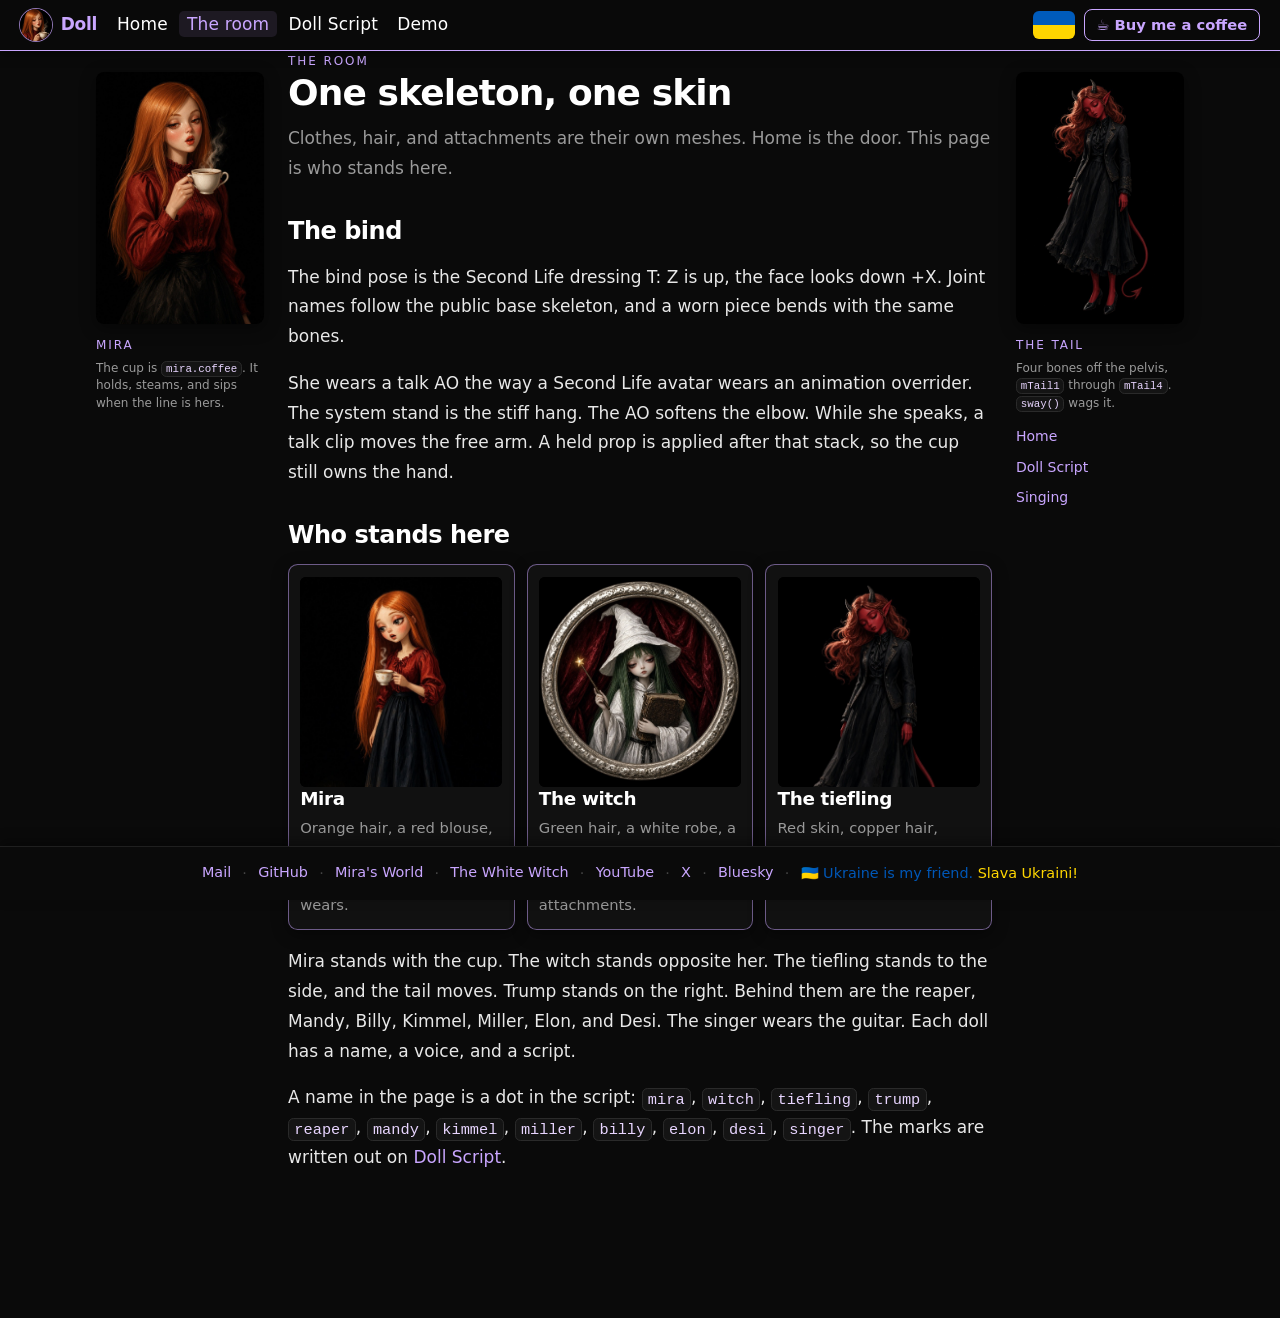
==== room/index.html @ 1613a2e2 "Split home from the room and update Doll Script. Home and The room were the same URL. The room now h" ====
<!DOCTYPE html>
<html lang="en">
<head>
  <meta charset="utf-8">
  <meta name="viewport" content="width=device-width, initial-scale=1">
  <meta name="theme-color" content="#0a0a0a">
  <meta name="color-scheme" content="dark">
  <meta name="description" content="The room is one skeleton and one skin. Mira, the witch, the tiefling, and the company stand here.">
  <meta name="author" content="Mira">
  <link rel="canonical" href="https://doll.sociallydead.me/room/">
  <link rel="icon" href="/assets/icons/icon.svg" type="image/svg+xml">
  <link rel="icon" type="image/png" sizes="32x32" href="/assets/icons/favicon-32.png">
  <link rel="apple-touch-icon" href="/assets/icons/apple-touch-icon.png">
  <link rel="manifest" href="/manifest.webmanifest">
  <meta property="og:type" content="article">
  <meta property="og:site_name" content="Doll">
  <meta property="og:title" content="The room">
  <meta property="og:description" content="One skeleton, one skin. Mira, the witch, the tiefling, and the company.">
  <meta property="og:url" content="https://doll.sociallydead.me/room/">
  <meta property="og:image" content="https://doll.sociallydead.me/assets/images/og.jpg">
  <meta name="twitter:card" content="summary_large_image">
  <meta name="twitter:title" content="The room">
  <meta name="twitter:description" content="One skeleton, one skin. Mira, the witch, the tiefling, and the company.">
  <meta name="twitter:image" content="https://doll.sociallydead.me/assets/images/og.jpg">
  <title>The room — Doll</title>
  <link rel="stylesheet" href="/assets/css/site.css">
</head>
<body>
  <a class="skip" href="#main">Skip to content</a>
  <header class="site-header">
    <nav class="site-nav" aria-label="Site">
      <a class="brand" href="/">
        <img src="/assets/images/avatar.jpg" alt="" width="512" height="512">
        Doll
      </a>
      <ul>
        <li><a href="/">Home</a></li>
        <li><a href="/room/" aria-current="page">The room</a></li>
        <li><a href="/script/">Doll Script</a></li>
        <li><a href="https://www.youtube.com/@MiraTechTM" target="_blank" rel="noopener noreferrer">Demo</a></li>
      </ul>
      <div class="nav-end">
        <a class="ua" href="https://thewhitewitchtm.sociallydead.me/ukraine/" aria-label="I support Ukraine"><span></span><span></span></a>
        <a class="coffee" href="https://www.paypal.com/ncp/payment/BVY3E2H2E2VWA" target="_blank" rel="noopener noreferrer">☕ Buy me a coffee</a>
      </div>
    </nav>
  </header>

  <div class="page-frame">
    <aside class="side-rail" aria-label="Mira">
      <div class="side-stick">
        <img src="/assets/images/mira.jpg" width="832" height="1248" alt="Mira, close, orange hair and a red blouse, singing over a cup of coffee.">
        <p class="rail-kicker">Mira</p>
        <p class="rail-text">The cup is <code>mira.coffee</code>. It holds, steams, and sips when the line is hers.</p>
      </div>
    </aside>

    <main id="main" class="content-area">
      <p class="kicker">The room</p>
      <h1>One skeleton, one skin</h1>
      <p class="lede">Clothes, hair, and attachments are their own meshes. Home is the door. This page is who stands here.</p>

      <section>
        <h2>The bind</h2>
        <p>The bind pose is the Second Life dressing T: Z is up, the face looks down +X. Joint names follow the public base skeleton, and a worn piece bends with the same bones.</p>
        <p>She wears a talk AO the way a Second Life avatar wears an animation overrider. The system stand is the stiff hang. The AO softens the elbow. While she speaks, a talk clip moves the free arm. A held prop is applied after that stack, so the cup still owns the hand.</p>
      </section>

      <section>
        <h2>Who stands here</h2>
        <ul class="cards">
          <li>
            <article class="frame">
              <img src="/assets/images/mira-full.jpg" alt="" width="832" height="1248">
              <h3>Mira</h3>
              <p>Orange hair, a red blouse, a black skirt. The coffee cup is the first thing she wears.</p>
            </article>
          </li>
          <li>
            <article class="frame">
              <img src="/assets/images/witch.jpg" alt="" width="1024" height="1024">
              <h3>The witch</h3>
              <p>Green hair, a white robe, a black belt. The hat, the wand, and the book are attachments.</p>
            </article>
          </li>
          <li>
            <article class="frame">
              <img src="/assets/images/tiefling.jpg" alt="" width="832" height="1248">
              <h3>The tiefling</h3>
              <p>Red skin, copper hair, horns, pointy ears, and a tail. <code>sway()</code> wags it.</p>
            </article>
          </li>
        </ul>
        <p>Mira stands with the cup. The witch stands opposite her. The tiefling stands to the side, and the tail moves. Trump stands on the right. Behind them are the reaper, Mandy, Billy, Kimmel, Miller, Elon, and Desi. The singer wears the guitar. Each doll has a name, a voice, and a script.</p>
        <p>A name in the page is a dot in the script: <code>mira</code>, <code>witch</code>, <code>tiefling</code>, <code>trump</code>, <code>reaper</code>, <code>mandy</code>, <code>kimmel</code>, <code>miller</code>, <code>billy</code>, <code>elon</code>, <code>desi</code>, <code>singer</code>. The marks are written out on <a href="/script/">Doll Script</a>.</p>
      </section>
    </main>

    <aside class="side-rail" aria-label="The tiefling">
      <div class="side-stick">
        <img src="/assets/images/tiefling.jpg" width="832" height="1248" alt="The tiefling asleep, red skin, copper hair, small horns.">
        <p class="rail-kicker">The tail</p>
        <p class="rail-text">Four bones off the pelvis, <code>mTail1</code> through <code>mTail4</code>. <code>sway()</code> wags it.</p>
        <ul class="rail-links">
          <li><a href="/">Home</a></li>
          <li><a href="/script/">Doll Script</a></li>
          <li><a href="/#voice">Singing</a></li>
        </ul>
      </div>
    </aside>
  </div>

  <footer class="site-footer">
    <nav class="footer-links" aria-label="Footer">
      <a href="mailto:miratechtm@sociallydead.me">Mail</a>
      <span aria-hidden="true">·</span>
      <a href="https://github.com/TheWhiteWitchTM" target="_blank" rel="noopener noreferrer">GitHub</a>
      <span aria-hidden="true">·</span>
      <a href="https://miratechtm.sociallydead.me/" target="_blank" rel="noopener noreferrer">Mira's World</a>
      <span aria-hidden="true">·</span>
      <a href="https://thewhitewitchtm.sociallydead.me/" target="_blank" rel="noopener noreferrer">The White Witch</a>
      <span aria-hidden="true">·</span>
      <a href="https://youtube.com/@TheWhiteWitchTM" target="_blank" rel="noopener noreferrer">YouTube</a>
      <span aria-hidden="true">·</span>
      <a href="https://x.com/miratechtm" target="_blank" rel="noopener noreferrer">X</a>
      <span aria-hidden="true">·</span>
      <a href="https://bsky.app/profile/miratechtm.sociallydead.me" target="_blank" rel="noopener noreferrer">Bluesky</a>
      <span aria-hidden="true">·</span>
      <span class="ua-words"><span class="blue">🇺🇦 Ukraine is my friend.</span> <span class="gold">Slava Ukraini!</span></span>
    </nav>
  </footer>
</body>
</html>
---- assets/css/site.css ----
:root {
  --ink: #0a0a0a;
  --paper: #e8e8e8;
  --muted: #9a9a9a;
  --line: #2a2a2a;
  --accent: #c9a6ff;
  --accent-2: #e8d5ff;
  --panel: #111111;
  --panel-2: #161616;
  --font: ui-sans-serif, system-ui, -apple-system, "Segoe UI", "Noto Sans", Helvetica, Arial, sans-serif;
  --mono: ui-monospace, "Cascadia Code", "SF Mono", Menlo, Consolas, monospace;
  --display: "Palatino Linotype", Palatino, "Book Antiqua", Georgia, "Liberation Serif", serif;
}

* { box-sizing: border-box; }

html {
  scroll-padding-top: 4.5rem;
  scroll-padding-bottom: 6.5rem;
}

body {
  margin: 0;
  min-height: 100vh;
  background: var(--ink);
  color: var(--paper);
  font-family: var(--font);
  font-size: 1.0625rem;
  line-height: 1.75;
  -webkit-font-smoothing: antialiased;
}

img { max-width: 100%; height: auto; }

a { color: inherit; }

:focus-visible {
  outline: 2px solid var(--accent);
  outline-offset: 2px;
}

.skip {
  position: absolute;
  left: 0.75rem;
  top: 0.75rem;
  z-index: 80;
  padding: 0.4rem 0.7rem;
  background: var(--accent);
  color: var(--ink);
  text-decoration: none;
  transform: translateY(-150%);
}

.skip:focus { transform: none; }

.site-header {
  position: sticky;
  top: 0;
  z-index: 40;
  background: rgba(10, 10, 10, 0.95);
  border-bottom: 1.5px solid var(--accent);
  box-shadow: 0 2px 10px rgba(0, 0, 0, 0.5);
  backdrop-filter: blur(10px);
}

.site-nav {
  max-width: 1400px;
  margin: 0 auto;
  padding: 0.35rem 1.25rem;
  display: flex;
  align-items: center;
  gap: 0.75rem;
  min-height: 3.1rem;
}

.brand {
  display: flex;
  align-items: center;
  gap: 0.55rem;
  color: var(--accent);
  font-weight: 600;
  letter-spacing: -0.02em;
  text-decoration: none;
  flex: none;
}

.brand img {
  width: 32px;
  height: 32px;
  border-radius: 50%;
  object-fit: cover;
  object-position: center 18%;
  box-shadow: 0 0 0 1px rgba(201, 166, 255, 0.7);
}

.site-nav ul {
  list-style: none;
  display: flex;
  align-items: center;
  gap: 0.2rem;
  margin: 0;
  padding: 0;
  min-width: 0;
}

.site-nav ul a {
  color: #fff;
  text-decoration: none;
  font-weight: 500;
  letter-spacing: 0.01em;
  padding: 0.2rem 0.5rem;
  border-radius: 5px;
}

.site-nav ul a:hover,
.site-nav ul a[aria-current="page"] {
  color: var(--accent);
  background: rgba(201, 166, 255, 0.1);
}

.nav-end {
  margin-left: auto;
  display: flex;
  align-items: center;
  gap: 0.55rem;
  flex: none;
}

.ua {
  display: block;
  width: 42px;
  height: 28px;
  border-radius: 6px;
  overflow: hidden;
  box-shadow: inset 0 0 0 1px rgba(8, 20, 40, 0.45);
  flex: none;
}

.ua span { display: block; height: 50%; }
.ua span:first-child { background: #005bbb; }
.ua span:last-child { background: #ffd500; }
.ua:hover { filter: brightness(1.06); }

a.coffee {
  color: var(--accent);
  font-weight: 600;
  padding: 0.35em 0.8em;
  border: 1px solid var(--accent);
  border-radius: 8px;
  font-size: 0.92rem;
  line-height: 1.3;
  white-space: nowrap;
  text-decoration: none;
  background: transparent;
}

a.coffee:hover { background: rgba(201, 166, 255, 0.13); }

a.coffee-large {
  font-size: 1.05rem;
  padding: 0.7em 1.15em;
}

.banner {
  display: grid;
  grid-template-columns: minmax(150px, 0.85fr) minmax(200px, 1fr) minmax(240px, 1.25fr);
  align-items: end;
  gap: 0.25rem;
  background: #000;
  margin: 0 0 1.5rem;
  box-shadow: 0 4px 20px rgba(0, 0, 0, 0.5);
}

.banner img {
  display: block;
  width: 100%;
  height: min(440px, 58vw);
  object-fit: contain;
  object-position: bottom center;
}

.banner-mark {
  align-self: center;
  text-align: center;
  padding: 1rem 0.4rem 1.4rem;
}

.banner-kicker {
  margin: 0;
  color: var(--accent);
  font-size: 0.75rem;
  font-weight: 500;
  letter-spacing: 0.18em;
  text-transform: uppercase;
}

.banner-mark h1 {
  margin: 0.15rem 0 0.35rem;
  color: #fff;
  font-family: var(--display);
  font-weight: 500;
  font-size: clamp(3.1rem, 7vw, 5.6rem);
  letter-spacing: 0.16em;
  line-height: 0.95;
  text-indent: 0.16em;
}

.banner-mark p:last-child {
  margin: 0.35rem 0 0;
  color: var(--accent-2);
  font-family: var(--display);
  font-size: clamp(1rem, 2vw, 1.25rem);
}

.banner-cast {
  display: grid;
  grid-template-columns: 1.05fr 0.85fr;
  align-items: end;
}

.page-frame {
  display: flex;
  align-items: stretch;
  justify-content: center;
  gap: 1.5rem;
  max-width: 1120px;
  width: 100%;
  margin: 0 auto;
  padding: 0 1rem 8rem;
}

.side-rail {
  flex: 0 0 168px;
  width: 168px;
  min-width: 168px;
  max-width: 168px;
}

.side-stick { position: sticky; top: 4.5rem; }

.side-rail img {
  width: 100%;
  height: auto;
  display: block;
  background: transparent;
  border-radius: 8px;
  box-shadow: 0 4px 16px rgba(0, 0, 0, 0.45);
}

.rail-kicker {
  margin: 0.7rem 0 0.15rem;
  color: var(--accent);
  font-size: 0.75rem;
  font-weight: 500;
  letter-spacing: 0.16em;
  text-transform: uppercase;
}

.rail-text {
  margin: 0.25rem 0 0;
  color: var(--muted);
  font-size: 0.75rem;
  line-height: 1.45;
}

.rail-links {
  display: flex;
  flex-direction: column;
  gap: 0.35rem;
  margin: 0.75rem 0 0;
  padding: 0;
  list-style: none;
  font-size: 0.875rem;
}

.rail-links a {
  color: var(--accent);
  text-decoration: none;
}

.rail-links a:hover { color: var(--accent-2); }

.content-area {
  flex: 1 1 640px;
  min-width: 0;
  max-width: 720px;
}

.intro {
  margin: 0.4rem 0 2.2rem;
  text-align: center;
}

.intro p {
  max-width: 38rem;
  margin-left: auto;
  margin-right: auto;
}

.content-area h1,
.content-area h2,
.content-area h3 {
  color: #fff;
  letter-spacing: -0.02em;
  font-weight: 600;
  line-height: 1.25;
}

.content-area h1 {
  font-size: 2.25rem;
  line-height: 1.15;
  letter-spacing: -0.025em;
  margin: 0 0 0.7rem;
}

.content-area h2 {
  font-size: 1.5rem;
  margin: 2rem 0 0.45rem;
}

.content-area h3 {
  font-size: 1.15rem;
  margin: 0 0 0.35rem;
}

.kicker {
  margin: 0;
  color: var(--accent);
  font-size: 0.75rem;
  font-weight: 500;
  letter-spacing: 0.16em;
  text-transform: uppercase;
}

.lede { color: var(--muted); margin-top: 0.2rem; }

.content-area a {
  color: var(--accent);
  text-decoration: none;
  border-bottom: 1px solid transparent;
}

.content-area a:hover {
  color: var(--accent-2);
  border-bottom-color: var(--accent);
}

.content-area a.coffee { border-bottom: 0; color: var(--accent); }
.content-area a.coffee:hover { color: var(--accent); }

.chips {
  display: flex;
  flex-wrap: wrap;
  justify-content: center;
  gap: 0.45rem;
  margin: 1rem 0 0;
  padding: 0;
  list-style: none;
}

.chips li,
.chip {
  border: 1px solid rgba(201, 166, 255, 0.4);
  border-radius: 999px;
  padding: 0.15rem 0.75rem;
  color: var(--accent);
  font-size: 0.75rem;
  font-weight: 500;
  letter-spacing: 0.12em;
  text-transform: uppercase;
}

.frame {
  border: 1px solid rgba(201, 166, 255, 0.5);
  border-radius: 0.6rem;
  background: var(--panel);
  box-shadow: 0 4px 16px rgba(0, 0, 0, 0.45);
  padding: 1rem 1.05rem;
}

.cards {
  display: grid;
  grid-template-columns: repeat(3, 1fr);
  gap: 0.75rem;
  margin: 0.9rem 0 0;
  padding: 0;
  list-style: none;
}

.cards .frame { padding: 0.7rem; height: 100%; }
.cards p { margin: 0.35rem 0 0; color: var(--muted); font-size: 0.92rem; }

.cards img {
  width: 100%;
  height: 210px;
  object-fit: cover;
  object-position: top center;
  border-radius: 6px;
  background: #000;
  display: block;
}

.steps {
  display: grid;
  gap: 0.75rem;
  margin: 0.8rem 0 0;
  padding: 0;
  list-style: none;
}

.steps p { margin: 0.3rem 0 0; color: var(--muted); font-size: 0.95rem; }

pre {
  background: #141414;
  border: 1px solid var(--line);
  border-radius: 0.6rem;
  padding: 1rem 1.15rem;
  overflow-x: auto;
  font-size: 0.84rem;
  line-height: 1.65;
  color: #d4d4d4;
}

code { font-family: var(--mono); }

:not(pre) > code {
  background: #141414;
  border: 1px solid var(--line);
  border-radius: 0.35rem;
  padding: 0.1em 0.35em;
  font-size: 0.9em;
  color: var(--accent-2);
}

table {
  width: 100%;
  border-collapse: collapse;
  font-size: 0.95rem;
  margin: 0.6rem 0 1rem;
}

th, td {
  text-align: left;
  padding: 0.4rem 0.55rem;
  border-bottom: 1px solid var(--line);
  vertical-align: top;
}

th { color: #fff; font-weight: 600; }

.side-rail code {
  white-space: normal;
  overflow-wrap: anywhere;
}

hr {
  border: 0;
  height: 1px;
  margin: 2rem 0;
  background: linear-gradient(to right, transparent, #3a2a4a, transparent);
}

.site-footer {
  position: fixed;
  bottom: 0;
  left: 0;
  right: 0;
  z-index: 30;
  background: var(--ink);
  border-top: 1px solid #1f1f1f;
  padding: 0.85rem 1.25rem;
  text-align: center;
  box-shadow: 0 -4px 12px rgba(0, 0, 0, 0.4);
}

.footer-links {
  display: flex;
  justify-content: center;
  align-items: center;
  flex-wrap: wrap;
  gap: 0.35rem 0.7rem;
  font-size: 0.9rem;
}

.footer-links a {
  color: var(--accent);
  text-decoration: none;
  border-bottom: 1px solid transparent;
}

.footer-links a:hover {
  color: var(--accent-2);
  border-bottom-color: var(--accent);
}

.footer-links span[aria-hidden="true"] { color: #444; }

.ua-words .blue { color: #0057b7; }
.ua-words .gold { color: #ffd700; }

@media (max-width: 1100px) {
  .page-frame { gap: 1rem; }
  .side-rail {
    flex-basis: 132px;
    width: 132px;
    min-width: 132px;
    max-width: 132px;
  }
}

@media (max-width: 900px) {
  .page-frame { gap: 0.75rem; padding-left: 0.75rem; padding-right: 0.75rem; }
  .side-rail {
    flex-basis: 104px;
    width: 104px;
    min-width: 104px;
    max-width: 104px;
  }
  .cards { grid-template-columns: 1fr; }
  .cards img { height: 280px; object-position: center 15%; }
  a.coffee { font-size: 0.84rem; padding: 0.32em 0.6em; }
}

@media (max-width: 700px) {
  .banner {
    grid-template-columns: 1fr;
    justify-items: center;
    padding-bottom: 0.5rem;
  }
  .banner-mira,
  .banner-cast { width: min(100%, 420px); }
  .banner img { height: auto; max-height: 360px; }
  .page-frame { flex-direction: column; align-items: center; }
  .side-rail { display: none; }
  .content-area { width: 100%; max-width: 100%; }
  .site-nav { flex-wrap: wrap; padding-bottom: 0.55rem; }
  .nav-end { margin-left: 0; }
}
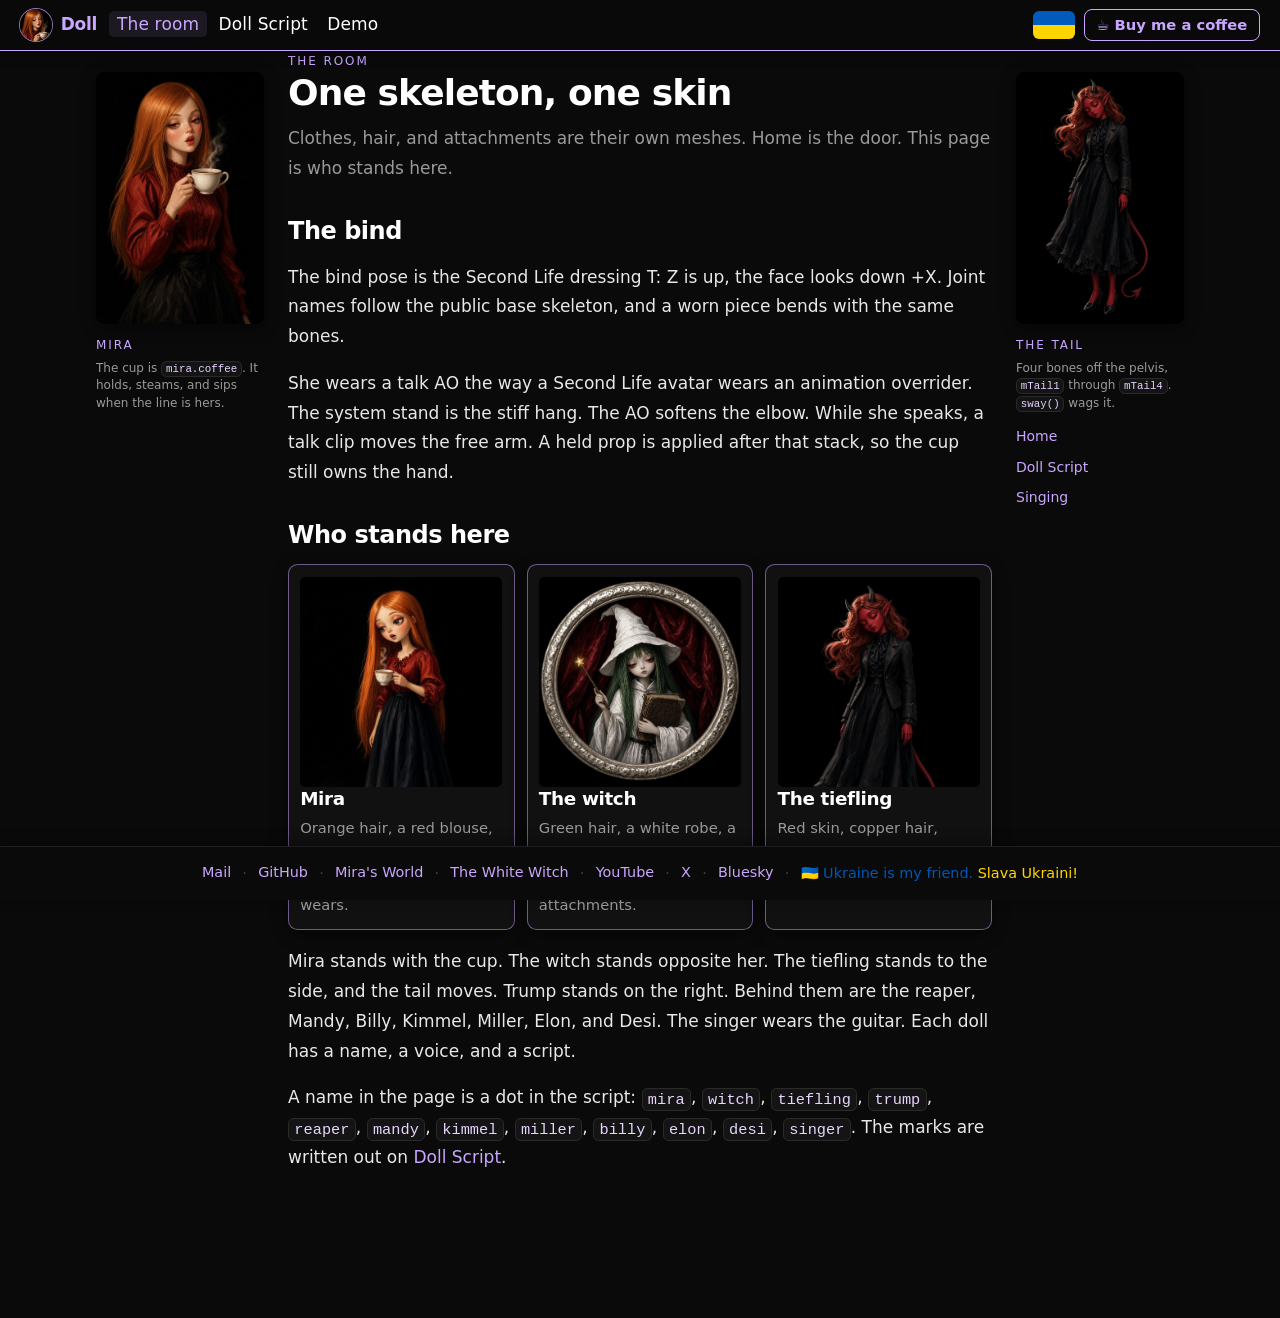
==== commit e6af4152: "Drop Home from the top menu. Doll already links to the same page." ====
--- a/room/index.html
+++ b/room/index.html
@@ -34,7 +34,6 @@
         Doll
       </a>
       <ul>
-        <li><a href="/">Home</a></li>
         <li><a href="/room/" aria-current="page">The room</a></li>
         <li><a href="/script/">Doll Script</a></li>
         <li><a href="https://www.youtube.com/@MiraTechTM" target="_blank" rel="noopener noreferrer">Demo</a></li>
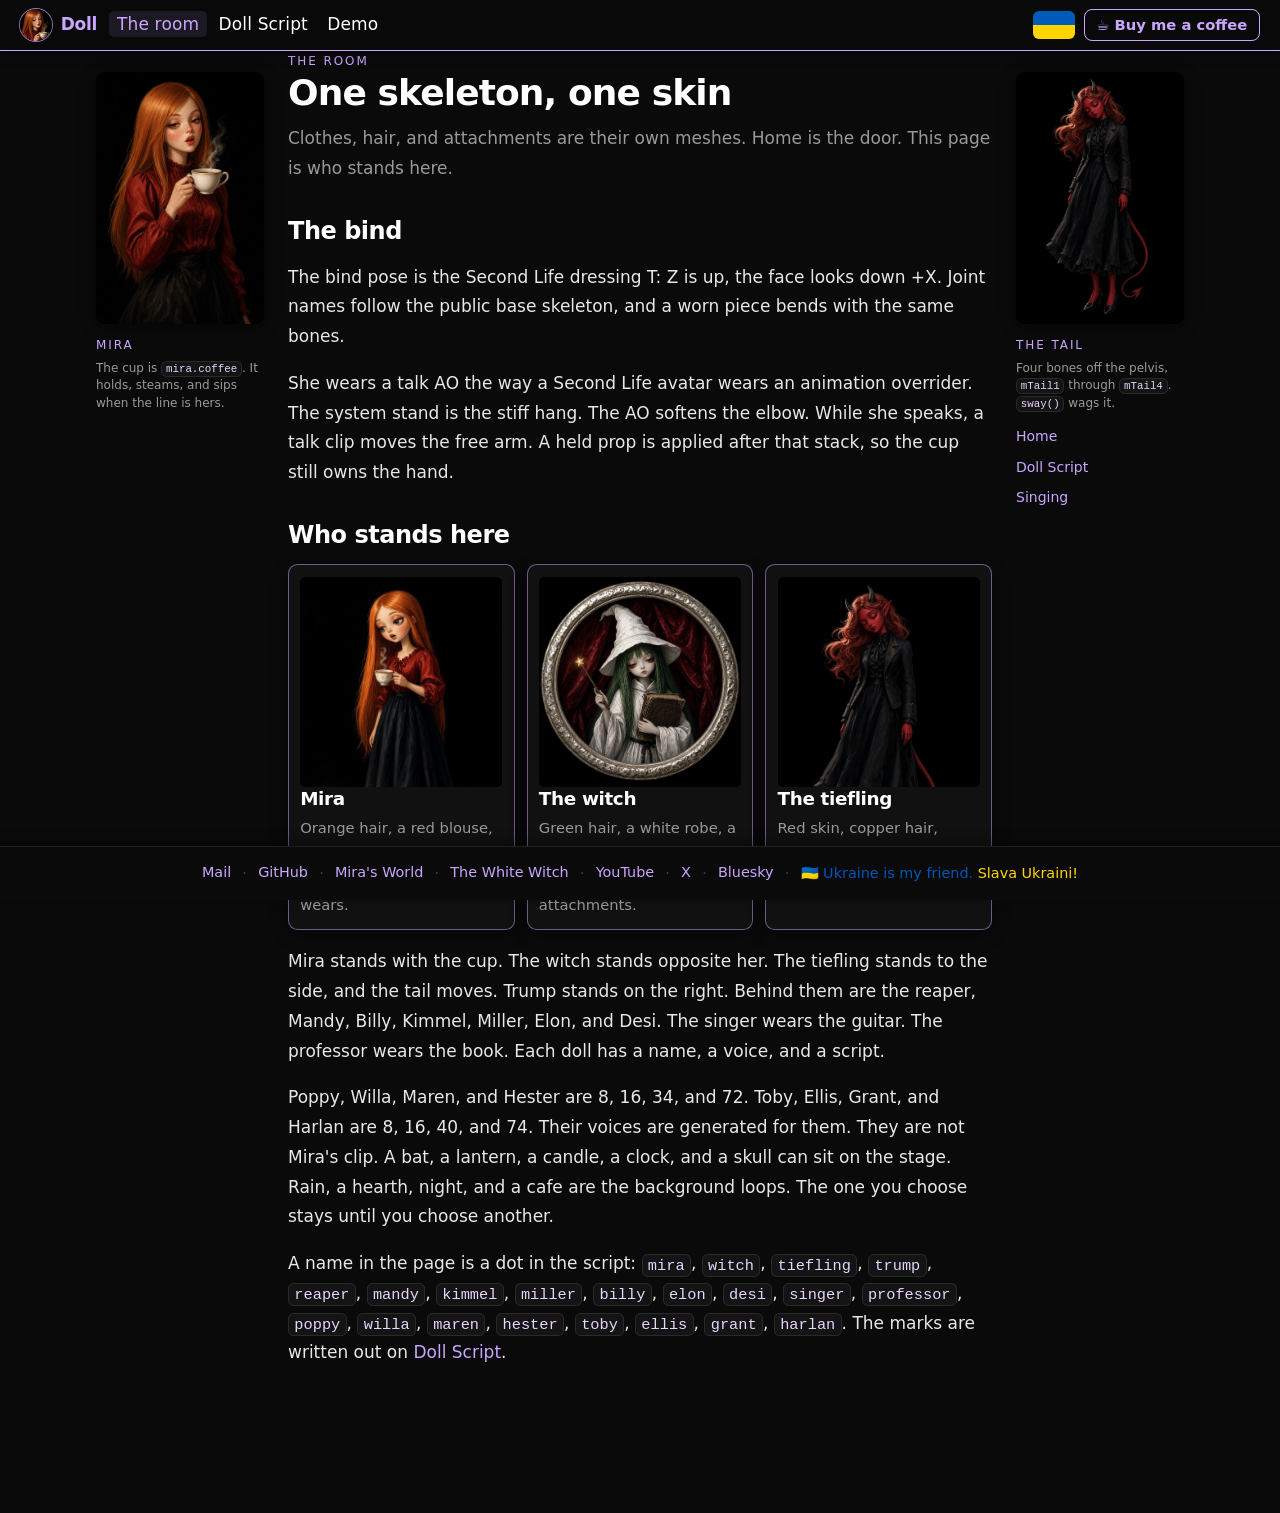
==== commit 4a73c654: "Keep the speaker, and name Doll Script without the LSL prefix." ====
--- a/room/index.html
+++ b/room/index.html
@@ -90,8 +90,9 @@
             </article>
           </li>
         </ul>
-        <p>Mira stands with the cup. The witch stands opposite her. The tiefling stands to the side, and the tail moves. Trump stands on the right. Behind them are the reaper, Mandy, Billy, Kimmel, Miller, Elon, and Desi. The singer wears the guitar. Each doll has a name, a voice, and a script.</p>
-        <p>A name in the page is a dot in the script: <code>mira</code>, <code>witch</code>, <code>tiefling</code>, <code>trump</code>, <code>reaper</code>, <code>mandy</code>, <code>kimmel</code>, <code>miller</code>, <code>billy</code>, <code>elon</code>, <code>desi</code>, <code>singer</code>. The marks are written out on <a href="/script/">Doll Script</a>.</p>
+        <p>Mira stands with the cup. The witch stands opposite her. The tiefling stands to the side, and the tail moves. Trump stands on the right. Behind them are the reaper, Mandy, Billy, Kimmel, Miller, Elon, and Desi. The singer wears the guitar. The professor wears the book. Each doll has a name, a voice, and a script.</p>
+        <p>Poppy, Willa, Maren, and Hester are 8, 16, 34, and 72. Toby, Ellis, Grant, and Harlan are 8, 16, 40, and 74. Their voices are generated for them. They are not Mira's clip. A bat, a lantern, a candle, a clock, and a skull can sit on the stage. Rain, a hearth, night, and a cafe are the background loops. The one you choose stays until you choose another.</p>
+        <p>A name in the page is a dot in the script: <code>mira</code>, <code>witch</code>, <code>tiefling</code>, <code>trump</code>, <code>reaper</code>, <code>mandy</code>, <code>kimmel</code>, <code>miller</code>, <code>billy</code>, <code>elon</code>, <code>desi</code>, <code>singer</code>, <code>professor</code>, <code>poppy</code>, <code>willa</code>, <code>maren</code>, <code>hester</code>, <code>toby</code>, <code>ellis</code>, <code>grant</code>, <code>harlan</code>. The marks are written out on <a href="/script/">Doll Script</a>.</p>
       </section>
     </main>
 
